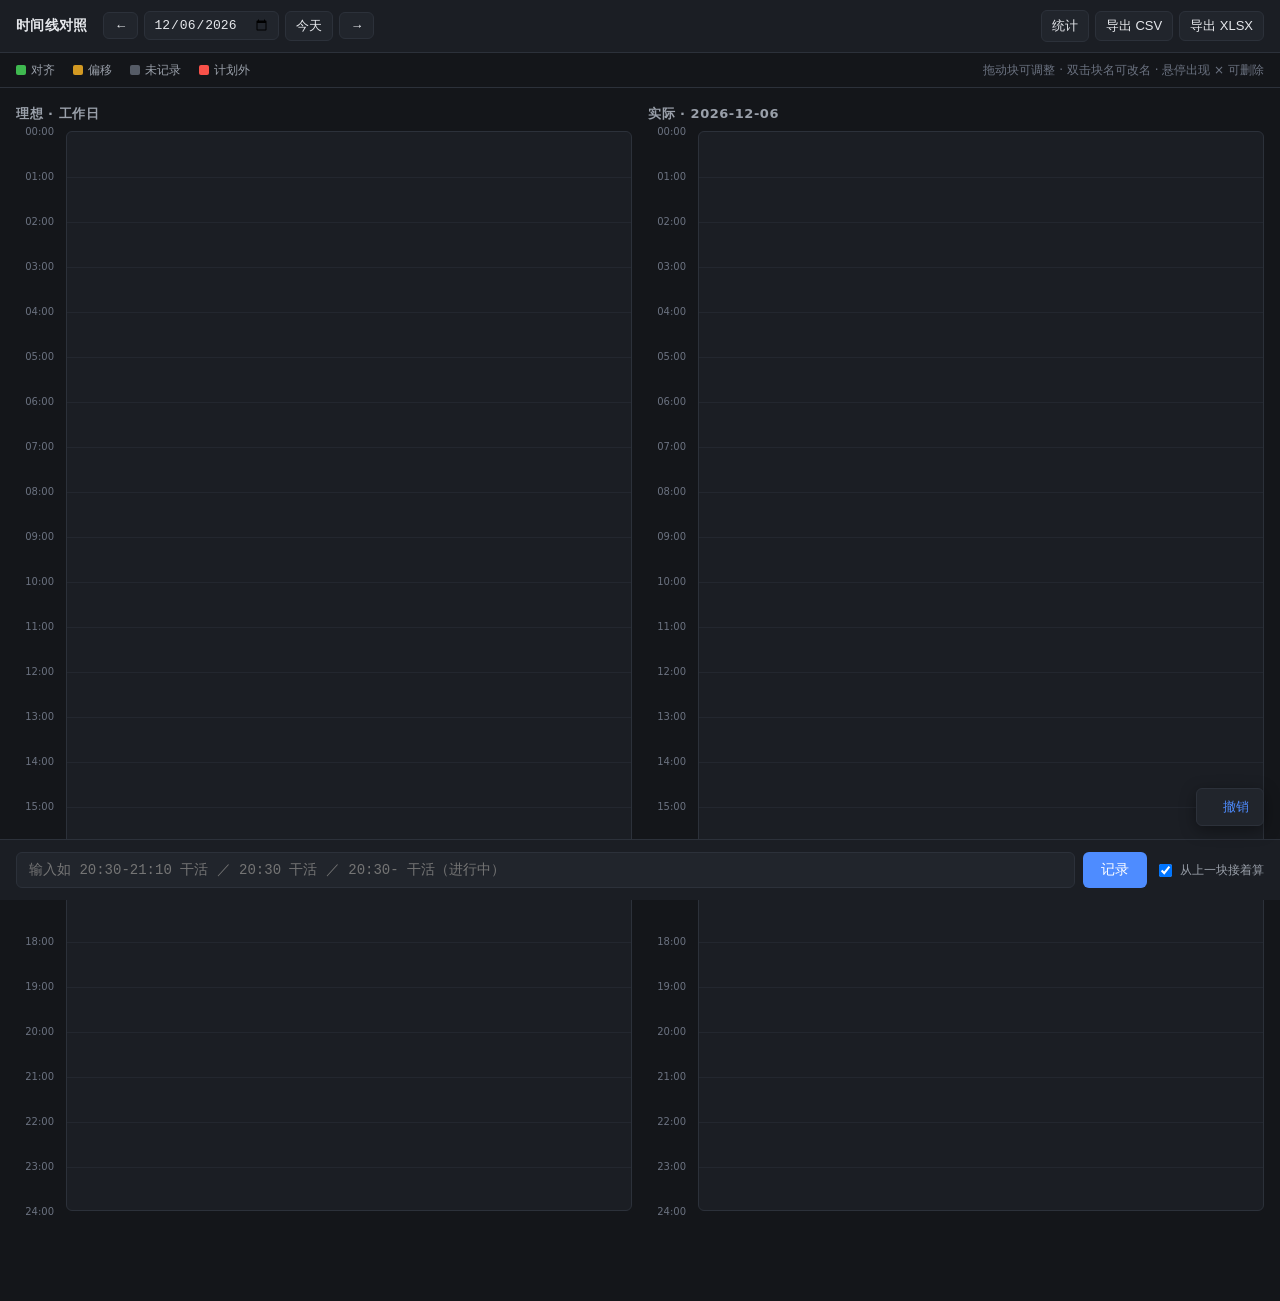
==== static/index.html @ 695fabf3 "feat(P5-P7): 前端双栏对照页 + 统计页 + 部署套件 前端（原生 JS，无构建步骤）： - index.html/app.js：双栏 24h 轴，左理想右实际。四色状态、   快速记录栏" ====
<!DOCTYPE html>
<html lang="zh-CN">
<head>
<meta charset="utf-8">
<meta name="viewport" content="width=device-width, initial-scale=1">
<title>时间线对照</title>
<link rel="stylesheet" href="/static/style.css">
</head>
<body>
<header class="topbar">
  <div class="brand">时间线对照</div>
  <div class="date-nav">
    <button id="prevDay" title="前一天">←</button>
    <input type="date" id="datePicker">
    <button id="today">今天</button>
    <button id="nextDay" title="后一天">→</button>
  </div>
  <div class="actions">
    <a id="statsLink" href="/static/stats.html">统计</a>
    <button id="exportCsv">导出 CSV</button>
    <button id="exportXlsx">导出 XLSX</button>
  </div>
</header>

<div class="legend">
  <span><i class="sw aligned"></i>对齐</span>
  <span><i class="sw offset"></i>偏移</span>
  <span><i class="sw unrecorded"></i>未记录</span>
  <span><i class="sw unplanned"></i>计划外</span>
  <span class="hint">拖动块可调整 · 双击块名可改名 · 悬停出现 × 可删除</span>
</div>

<main class="columns">
  <section class="col">
    <h2>理想 · <span id="tplName">工作日</span></h2>
    <div class="axis-wrap">
      <div class="hour-ruler" id="ruler"></div>
      <div class="axis" id="tplAxis"></div>
    </div>
  </section>
  <section class="col">
    <h2>实际 · <span id="actualDate"></span></h2>
    <div class="axis-wrap">
      <div class="hour-ruler"></div>
      <div class="axis" id="actAxis"></div>
    </div>
  </section>
</main>

<div class="quickbar">
  <input id="quickInput" type="text" autocomplete="off"
         placeholder="输入如 20:30-21:10 干活 ／ 20:30 干活 ／ 20:30- 干活（进行中）">
  <button id="quickSubmit">记录</button>
  <label class="opt"><input type="checkbox" id="chainPrev" checked> 从上一块接着算</label>
</div>
<div id="quickError" class="quick-error" hidden></div>

<div id="toast" class="toast" hidden>
  <span id="toastText"></span>
  <button id="toastUndo">撤销</button>
</div>

<script src="/static/app.js"></script>
</body>
</html>
---- static/style.css ----
:root {
  --bg: #14161a;
  --panel: #1b1e24;
  --panel-2: #21252c;
  --line: #2c313a;
  --text: #e6e8ec;
  --text-dim: #9aa0aa;
  --text-faint: #6b7280;
  --aligned: #3fb950;
  --offset: #d29922;
  --unrecorded: #555b66;
  --unplanned: #f85149;
  --accent: #4e8cff;
  --px-per-min: 0.75px;
}

* { box-sizing: border-box; }

body {
  margin: 0;
  background: var(--bg);
  color: var(--text);
  font: 14px/1.5 system-ui, -apple-system, "Segoe UI", "Microsoft YaHei", sans-serif;
}

/* ---------- 顶栏 ---------- */
.topbar {
  display: flex; align-items: center; gap: 16px;
  padding: 10px 16px;
  background: var(--panel);
  border-bottom: 1px solid var(--line);
  position: sticky; top: 0; z-index: 20;
}
.brand { font-weight: 600; letter-spacing: .02em; }
.date-nav { display: flex; align-items: center; gap: 6px; }
.date-nav button, .actions button, .actions a {
  background: var(--panel-2); color: var(--text);
  border: 1px solid var(--line); border-radius: 6px;
  padding: 5px 10px; cursor: pointer; font-size: 13px;
  text-decoration: none; display: inline-block;
}
.date-nav button:hover, .actions button:hover, .actions a:hover {
  border-color: var(--accent);
}
.actions { margin-left: auto; display: flex; gap: 6px; align-items: center; }
input[type="date"] {
  background: var(--panel-2); color: var(--text);
  border: 1px solid var(--line); border-radius: 6px;
  padding: 5px 8px; font-size: 13px;
}

/* ---------- 图例 ---------- */
.legend {
  display: flex; gap: 18px; align-items: center;
  padding: 8px 16px; font-size: 12px; color: var(--text-dim);
  border-bottom: 1px solid var(--line);
}
.legend .sw {
  display: inline-block; width: 10px; height: 10px;
  border-radius: 2px; margin-right: 5px; vertical-align: -1px;
}
.sw.aligned { background: var(--aligned); }
.sw.offset { background: var(--offset); }
.sw.unrecorded { background: var(--unrecorded); }
.sw.unplanned { background: var(--unplanned); }
.legend .hint { margin-left: auto; color: var(--text-faint); }

/* ---------- 双栏 ---------- */
.columns {
  display: grid; grid-template-columns: 1fr 1fr;
  gap: 16px; padding: 16px; padding-bottom: 90px;
  align-items: start;
}
.col h2 {
  font-size: 13px; font-weight: 600; color: var(--text-dim);
  margin: 0 0 8px; letter-spacing: .04em;
}
.axis-wrap { display: flex; gap: 8px; }
.hour-ruler {
  width: 42px; position: relative; flex: none;
  height: calc(1440 * var(--px-per-min));
}
.hour-ruler .tick {
  position: absolute; right: 4px; font-size: 10px;
  color: var(--text-faint); transform: translateY(-50%);
  font-variant-numeric: tabular-nums;
}
.axis {
  position: relative; flex: 1;
  height: calc(1440 * var(--px-per-min));
  background: var(--panel);
  border: 1px solid var(--line);
  border-radius: 6px;
  overflow: hidden;
}
.axis .hour-line {
  position: absolute; left: 0; right: 0; height: 1px;
  background: var(--line); opacity: .5;
}

/* ---------- 时间块 ---------- */
.block {
  position: absolute; left: 4px; right: 4px;
  border-radius: 4px; overflow: hidden;
  font-size: 11px; line-height: 1.25;
  padding: 2px 6px; cursor: grab;
  border-left: 3px solid transparent;
  user-select: none;
  transition: filter .12s;
}
.block:active { cursor: grabbing; }
.block:hover { filter: brightness(1.25); }
.block.selected { outline: 2px solid var(--accent); outline-offset: -1px; }
.block .nm { font-weight: 500; white-space: nowrap; overflow: hidden; text-overflow: ellipsis; }
.block .tm { color: rgba(255,255,255,.66); font-size: 10px; font-variant-numeric: tabular-nums; }

.block.aligned    { background: rgba(63,185,80,.16);  border-left-color: var(--aligned); }
.block.offset     { background: rgba(210,153,34,.16); border-left-color: var(--offset); }
.block.unrecorded { background: rgba(85,91,102,.14);  border-left-color: var(--unrecorded); }
.block.unplanned  { background: rgba(248,81,73,.18);  border-left-color: var(--unplanned); }

/* 计划外：右边再加一道竖条，便于一眼扫到 */
.block.unplanned::after {
  content: ""; position: absolute; top: 0; bottom: 0; right: 0;
  width: 3px; background: var(--unplanned); opacity: .8;
}

/* 未闭合块脉冲提示 */
.block.open { animation: pulse 1.8s ease-in-out infinite; }
@keyframes pulse {
  0%, 100% { box-shadow: inset 0 0 0 0 rgba(78,140,255,0); }
  50%      { box-shadow: inset 0 0 0 2px rgba(78,140,255,.45); }
}

/* 块内操作 */
.block .del {
  position: absolute; top: 1px; right: 3px;
  width: 15px; height: 15px; line-height: 13px; text-align: center;
  border-radius: 3px; background: rgba(0,0,0,.45); color: #fff;
  cursor: pointer; opacity: 0; transition: opacity .12s; font-size: 12px;
}
.block:hover .del { opacity: 1; }
.block .del:hover { background: var(--unplanned); }

/* 上下边缘拖拽把手 */
.block .edge {
  position: absolute; left: 0; right: 0; height: 5px;
  cursor: ns-resize; opacity: 0;
}
.block .edge.top { top: 0; }
.block .edge.bottom { bottom: 0; }
.block:hover .edge { opacity: 1; background: rgba(255,255,255,.14); }

.block .rename-input {
  width: 100%; background: #0f1114; color: var(--text);
  border: 1px solid var(--accent); border-radius: 3px;
  font: inherit; padding: 0 3px;
}

/* 重叠角标 */
.block .overlap-badge {
  position: absolute; bottom: 0; right: 3px;
  font-size: 9px; color: rgba(255,255,255,.5);
}

/* ---------- 快速记录 ---------- */
.quickbar {
  position: fixed; bottom: 0; left: 0; right: 0;
  display: flex; gap: 8px; align-items: center;
  padding: 12px 16px; background: var(--panel);
  border-top: 1px solid var(--line); z-index: 30;
}
.quickbar input[type="text"] {
  flex: 1; background: var(--panel-2); color: var(--text);
  border: 1px solid var(--line); border-radius: 6px;
  padding: 9px 12px; font-size: 14px;
  font-family: ui-monospace, Consolas, monospace;
}
.quickbar input[type="text"]:focus { outline: none; border-color: var(--accent); }
.quickbar button {
  background: var(--accent); color: #fff; border: none;
  border-radius: 6px; padding: 9px 18px; cursor: pointer; font-size: 14px;
}
.quickbar button:hover { filter: brightness(1.1); }
.quickbar .opt {
  font-size: 12px; color: var(--text-dim);
  display: flex; align-items: center; gap: 5px; white-space: nowrap;
}
.quick-error {
  position: fixed; bottom: 62px; left: 16px; right: 16px;
  background: rgba(248,81,73,.14); border: 1px solid var(--unplanned);
  color: #ffb3ae; border-radius: 6px; padding: 8px 12px;
  font-size: 13px; z-index: 31;
}
.quick-error code {
  background: rgba(0,0,0,.3); padding: 1px 5px; border-radius: 3px;
  font-family: ui-monospace, Consolas, monospace;
}

/* ---------- Toast ---------- */
.toast {
  position: fixed; bottom: 74px; right: 16px;
  background: var(--panel-2); border: 1px solid var(--line);
  border-radius: 6px; padding: 9px 14px; font-size: 13px;
  display: flex; align-items: center; gap: 12px; z-index: 40;
  box-shadow: 0 4px 16px rgba(0,0,0,.4);
}
.toast button {
  background: none; border: none; color: var(--accent);
  cursor: pointer; font-size: 13px; padding: 0;
}
.toast button:hover { text-decoration: underline; }

/* ---------- 统计页 ---------- */
.stats-page { padding: 16px; }
.stats-controls {
  display: flex; gap: 8px; align-items: center;
  margin-bottom: 16px; flex-wrap: wrap;
}
.stats-controls input[type="date"] { font-size: 13px; }
.stats-controls button {
  background: var(--panel-2); color: var(--text);
  border: 1px solid var(--line); border-radius: 6px;
  padding: 6px 12px; cursor: pointer; font-size: 13px;
}
.stats-controls button:hover { border-color: var(--accent); }
.stat-cards {
  display: grid; grid-template-columns: repeat(auto-fit, minmax(180px, 1fr));
  gap: 12px; margin-bottom: 20px;
}
.stat-card {
  background: var(--panel); border: 1px solid var(--line);
  border-radius: 8px; padding: 14px;
}
.stat-card .k { font-size: 12px; color: var(--text-dim); margin-bottom: 6px; }
.stat-card .v { font-size: 24px; font-weight: 600; font-variant-numeric: tabular-nums; }
.stat-card .s { font-size: 11px; color: var(--text-faint); margin-top: 4px; }
table.data {
  width: 100%; border-collapse: collapse; font-size: 12px;
  font-variant-numeric: tabular-nums;
}
table.data th, table.data td {
  text-align: left; padding: 6px 10px; border-bottom: 1px solid var(--line);
}
table.data th { color: var(--text-dim); font-weight: 500; }
table.data tr:hover td { background: rgba(255,255,255,.02); }
.pill {
  display: inline-block; padding: 1px 7px; border-radius: 9px; font-size: 11px;
}
.pill.aligned { background: rgba(63,185,80,.18); color: var(--aligned); }
.pill.offset { background: rgba(210,153,34,.18); color: var(--offset); }
.pill.unrecorded { background: rgba(85,91,102,.22); color: #9aa0aa; }
.pill.unplanned { background: rgba(248,81,73,.18); color: var(--unplanned); }
.loading, .empty { color: var(--text-faint); font-size: 13px; padding: 20px 0; }

/* ---------- 登录 ---------- */
.login-wrap {
  display: flex; align-items: center; justify-content: center;
  min-height: 100vh;
}
.login-box {
  background: var(--panel); border: 1px solid var(--line);
  border-radius: 10px; padding: 28px; width: 320px; text-align: center;
}
.login-box h1 { font-size: 17px; margin: 0 0 18px; }
.login-box input {
  width: 100%; background: var(--panel-2); color: var(--text);
  border: 1px solid var(--line); border-radius: 6px;
  padding: 10px; font-size: 14px; margin-bottom: 12px;
}
.login-box button {
  width: 100%; background: var(--accent); color: #fff; border: none;
  border-radius: 6px; padding: 10px; cursor: pointer; font-size: 14px;
}
.login-err { color: var(--unplanned); font-size: 12px; min-height: 18px; }

@media (max-width: 760px) {
  .columns { grid-template-columns: 1fr; }
  .legend .hint { display: none; }
}
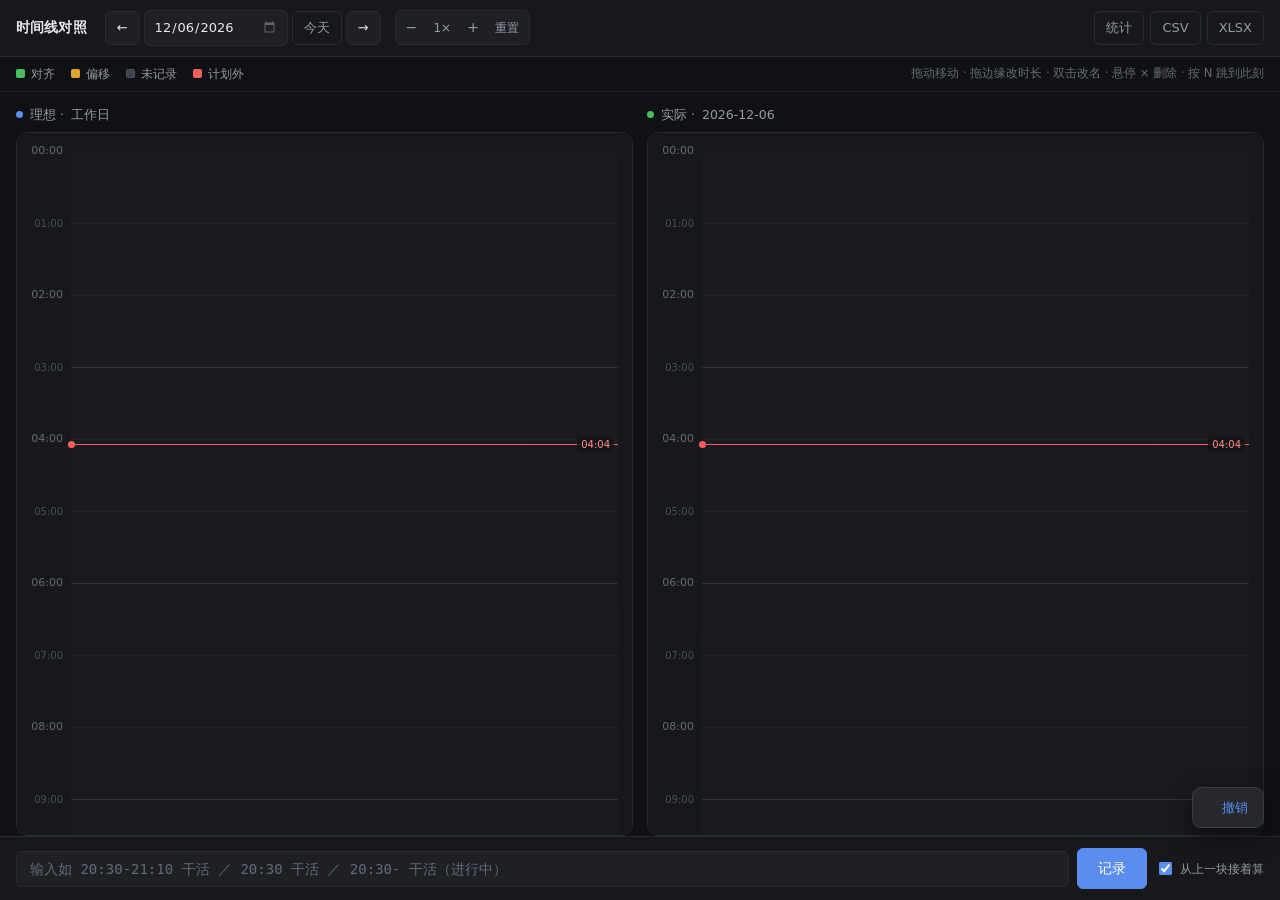
==== commit e8c2ad4c: "fix(ui): 修复 24 小时轴高度塌陷，并加入缩放与滚动联动 轴高曾被算成 24px，24 小时全部挤压重叠。根因是 state.zoom 的单位语义 混乱：applyZoom() 里按「每小时" ====
--- a/static/index.html
+++ b/static/index.html
@@ -1,65 +1,79 @@
-<!DOCTYPE html>
-<html lang="zh-CN">
-<head>
-<meta charset="utf-8">
-<meta name="viewport" content="width=device-width, initial-scale=1">
-<title>时间线对照</title>
-<link rel="stylesheet" href="/static/style.css">
-</head>
-<body>
-<header class="topbar">
-  <div class="brand">时间线对照</div>
-  <div class="date-nav">
-    <button id="prevDay" title="前一天">←</button>
-    <input type="date" id="datePicker">
-    <button id="today">今天</button>
-    <button id="nextDay" title="后一天">→</button>
-  </div>
-  <div class="actions">
-    <a id="statsLink" href="/static/stats.html">统计</a>
-    <button id="exportCsv">导出 CSV</button>
-    <button id="exportXlsx">导出 XLSX</button>
-  </div>
-</header>
-
-<div class="legend">
-  <span><i class="sw aligned"></i>对齐</span>
-  <span><i class="sw offset"></i>偏移</span>
-  <span><i class="sw unrecorded"></i>未记录</span>
-  <span><i class="sw unplanned"></i>计划外</span>
-  <span class="hint">拖动块可调整 · 双击块名可改名 · 悬停出现 × 可删除</span>
-</div>
-
-<main class="columns">
-  <section class="col">
-    <h2>理想 · <span id="tplName">工作日</span></h2>
-    <div class="axis-wrap">
-      <div class="hour-ruler" id="ruler"></div>
-      <div class="axis" id="tplAxis"></div>
-    </div>
-  </section>
-  <section class="col">
-    <h2>实际 · <span id="actualDate"></span></h2>
-    <div class="axis-wrap">
-      <div class="hour-ruler"></div>
-      <div class="axis" id="actAxis"></div>
-    </div>
-  </section>
-</main>
-
-<div class="quickbar">
-  <input id="quickInput" type="text" autocomplete="off"
-         placeholder="输入如 20:30-21:10 干活 ／ 20:30 干活 ／ 20:30- 干活（进行中）">
-  <button id="quickSubmit">记录</button>
-  <label class="opt"><input type="checkbox" id="chainPrev" checked> 从上一块接着算</label>
-</div>
-<div id="quickError" class="quick-error" hidden></div>
-
-<div id="toast" class="toast" hidden>
-  <span id="toastText"></span>
-  <button id="toastUndo">撤销</button>
-</div>
-
-<script src="/static/app.js"></script>
-</body>
-</html>
+<!DOCTYPE html>
+<html lang="zh-CN">
+<head>
+<meta charset="utf-8">
+<meta name="viewport" content="width=device-width, initial-scale=1">
+<title>时间线对照</title>
+<link rel="stylesheet" href="/static/style.css">
+</head>
+<body>
+<header class="topbar">
+  <div class="brand">时间线对照</div>
+
+  <div class="date-nav">
+    <button id="prevDay" title="前一天">←</button>
+    <input type="date" id="datePicker">
+    <button id="today" class="ghost">今天</button>
+    <button id="nextDay" title="后一天">→</button>
+  </div>
+
+  <div class="zoom-ctl" title="Ctrl + 滚轮 也可缩放">
+    <button id="zoomOut" title="缩小">−</button>
+    <span id="zoomLabel">1×</span>
+    <button id="zoomIn" title="放大">+</button>
+    <button id="zoomReset" class="ghost" title="恢复默认">重置</button>
+  </div>
+
+  <div class="actions">
+    <a id="statsLink" href="/static/stats.html" class="ghost">统计</a>
+    <button id="exportCsv" class="ghost">CSV</button>
+    <button id="exportXlsx" class="ghost">XLSX</button>
+  </div>
+</header>
+
+<div class="legend">
+  <span><i class="sw aligned"></i>对齐</span>
+  <span><i class="sw offset"></i>偏移</span>
+  <span><i class="sw unrecorded"></i>未记录</span>
+  <span><i class="sw unplanned"></i>计划外</span>
+  <span class="hint">拖动移动 · 拖边缘改时长 · 双击改名 · 悬停 × 删除 · 按 N 跳到此刻</span>
+</div>
+
+<main class="columns">
+  <section class="col">
+    <h2><span class="dot tpl"></span>理想 · <span id="tplName">工作日</span></h2>
+    <div class="scroll-area">
+      <div class="axis-wrap">
+        <div class="hour-ruler" id="ruler"></div>
+        <div class="axis" id="tplAxis"></div>
+      </div>
+    </div>
+  </section>
+
+  <section class="col">
+    <h2><span class="dot act"></span>实际 · <span id="actualDate"></span></h2>
+    <div class="scroll-area">
+      <div class="axis-wrap">
+        <div class="hour-ruler"></div>
+        <div class="axis" id="actAxis"></div>
+      </div>
+    </div>
+  </section>
+</main>
+
+<div class="quickbar">
+  <input id="quickInput" type="text" autocomplete="off"
+         placeholder="输入如 20:30-21:10 干活 ／ 20:30 干活 ／ 20:30- 干活（进行中）">
+  <button id="quickSubmit">记录</button>
+  <label class="opt"><input type="checkbox" id="chainPrev" checked> 从上一块接着算</label>
+</div>
+<div id="quickError" class="quick-error" hidden></div>
+
+<div id="toast" class="toast" hidden>
+  <span id="toastText"></span>
+  <button id="toastUndo">撤销</button>
+</div>
+
+<script src="/static/app.js"></script>
+</body>
+</html>
--- a/static/style.css
+++ b/static/style.css
@@ -1,280 +1,739 @@
+/* 时间线对照 —— 视觉与布局
+ *
+ * 布局要点：整页不滚动（body 固定视口高），滚动发生在每栏的
+ * .scroll-area 内部，两栏滚动位置由 JS 联动。这样顶栏/图例/
+ * 快速记录栏始终可见，长轴也不会把整页撑得很长。
+ *
+ * 时间几何只有一个来源：JS 定义的 --axis-h（24 小时总高）。
+ * 轴高、刻度位置、块位置都从它派生，避免两处各算一份而漂移。
+ */
+
 :root {
-  --bg: #14161a;
-  --panel: #1b1e24;
-  --panel-2: #21252c;
-  --line: #2c313a;
-  --text: #e6e8ec;
-  --text-dim: #9aa0aa;
-  --text-faint: #6b7280;
-  --aligned: #3fb950;
-  --offset: #d29922;
-  --unrecorded: #555b66;
-  --unplanned: #f85149;
-  --accent: #4e8cff;
-  --px-per-min: 0.75px;
+  /* 底色：中性偏暖的深灰，比纯蓝黑更耐看 */
+  --bg:         #101114;
+  --surface:    #17181c;
+  --surface-2:  #1e2025;
+  --surface-3:  #26282e;
+  --line:       #2a2c33;
+  --line-soft:  #212328;
+
+  --text:       #e8e9ed;
+  --text-dim:   #979aa3;
+  --text-faint: #666a73;
+
+  /* 四态：提高饱和度让状态一眼可分 */
+  --aligned:    #46c05f;
+  --offset:     #e0a32b;
+  --unrecorded: #4a4f5a;
+  --unplanned:  #ef5f57;
+
+  --accent:     #5b8def;
+  --accent-dim: #2b4a86;
+
+  --radius-sm: 6px;
+  --radius:    9px;
+  --radius-lg: 12px;
+
+  /* 由 JS 写入：24 小时对应的总高度 */
+  --axis-h: 1728px;
+  --hour-h: 72px;
 }
 
 * { box-sizing: border-box; }
+
+html, body { height: 100%; }
 
 body {
   margin: 0;
   background: var(--bg);
   color: var(--text);
   font: 14px/1.5 system-ui, -apple-system, "Segoe UI", "Microsoft YaHei", sans-serif;
+  -webkit-font-smoothing: antialiased;
+  display: flex;
+  flex-direction: column;
+  overflow: hidden;          /* 滚动交给内部容器 */
+}
+
+/* ---------- 按钮基元 ---------- */
+button, .actions a {
+  font: inherit;
+  font-size: 13px;
+  color: var(--text);
+  background: var(--surface-2);
+  border: 1px solid var(--line);
+  border-radius: var(--radius-sm);
+  padding: 6px 11px;
+  cursor: pointer;
+  text-decoration: none;
+  display: inline-flex;
+  align-items: center;
+  justify-content: center;
+  gap: 5px;
+  transition: background .13s, border-color .13s, color .13s;
+  white-space: nowrap;
+}
+button:hover, .actions a:hover {
+  background: var(--surface-3);
+  border-color: #3a3d45;
+}
+button:active { transform: translateY(1px); }
+
+button.ghost, .actions a.ghost {
+  background: transparent;
+  color: var(--text-dim);
+}
+button.ghost:hover, .actions a.ghost:hover {
+  background: var(--surface-2);
+  color: var(--text);
 }
 
 /* ---------- 顶栏 ---------- */
 .topbar {
-  display: flex; align-items: center; gap: 16px;
+  flex: none;
+  display: flex;
+  align-items: center;
+  gap: 14px;
   padding: 10px 16px;
-  background: var(--panel);
+  background: var(--surface);
   border-bottom: 1px solid var(--line);
-  position: sticky; top: 0; z-index: 20;
-}
-.brand { font-weight: 600; letter-spacing: .02em; }
-.date-nav { display: flex; align-items: center; gap: 6px; }
-.date-nav button, .actions button, .actions a {
-  background: var(--panel-2); color: var(--text);
-  border: 1px solid var(--line); border-radius: 6px;
-  padding: 5px 10px; cursor: pointer; font-size: 13px;
-  text-decoration: none; display: inline-block;
-}
-.date-nav button:hover, .actions button:hover, .actions a:hover {
-  border-color: var(--accent);
-}
+  z-index: 20;
+}
+
+.brand {
+  font-weight: 600;
+  font-size: 14px;
+  letter-spacing: .01em;
+  padding-right: 4px;
+}
+
+.date-nav, .zoom-ctl {
+  display: flex;
+  align-items: center;
+  gap: 4px;
+}
+.zoom-ctl {
+  background: var(--surface-2);
+  border: 1px solid var(--line);
+  border-radius: var(--radius-sm);
+  padding: 2px;
+  gap: 0;
+}
+.zoom-ctl button {
+  border: none;
+  background: transparent;
+  color: var(--text-dim);
+  padding: 4px 8px;
+  font-size: 14px;
+  min-width: 26px;
+}
+.zoom-ctl button:hover { background: var(--surface-3); color: var(--text); }
+.zoom-ctl #zoomReset { font-size: 12px; }
+#zoomLabel {
+  font-size: 12px;
+  color: var(--text-dim);
+  min-width: 34px;
+  text-align: center;
+  font-variant-numeric: tabular-nums;
+  user-select: none;
+}
+
 .actions { margin-left: auto; display: flex; gap: 6px; align-items: center; }
+
 input[type="date"] {
-  background: var(--panel-2); color: var(--text);
-  border: 1px solid var(--line); border-radius: 6px;
-  padding: 5px 8px; font-size: 13px;
+  background: var(--surface-2);
+  color: var(--text);
+  border: 1px solid var(--line);
+  border-radius: var(--radius-sm);
+  padding: 6px 9px;
+  font: inherit;
+  font-size: 13px;
+  color-scheme: dark;
+}
+input[type="date"]::-webkit-calendar-picker-indicator {
+  filter: invert(.6);
+  cursor: pointer;
 }
 
 /* ---------- 图例 ---------- */
 .legend {
-  display: flex; gap: 18px; align-items: center;
-  padding: 8px 16px; font-size: 12px; color: var(--text-dim);
-  border-bottom: 1px solid var(--line);
-}
+  flex: none;
+  display: flex;
+  gap: 16px;
+  align-items: center;
+  padding: 8px 16px;
+  font-size: 12px;
+  color: var(--text-dim);
+  background: var(--bg);
+  border-bottom: 1px solid var(--line-soft);
+}
+.legend span { display: inline-flex; align-items: center; }
 .legend .sw {
-  display: inline-block; width: 10px; height: 10px;
-  border-radius: 2px; margin-right: 5px; vertical-align: -1px;
-}
-.sw.aligned { background: var(--aligned); }
-.sw.offset { background: var(--offset); }
-.sw.unrecorded { background: var(--unrecorded); }
-.sw.unplanned { background: var(--unplanned); }
-.legend .hint { margin-left: auto; color: var(--text-faint); }
-
-/* ---------- 双栏 ---------- */
+  width: 9px; height: 9px;
+  border-radius: 2px;
+  margin-right: 6px;
+  flex: none;
+}
+.sw.aligned    { background: var(--aligned); }
+.sw.offset     { background: var(--offset); }
+.sw.unrecorded { background: #3d424c; border: 1px solid #4d525d; }
+.sw.unplanned  { background: var(--unplanned); }
+.legend .hint {
+  margin-left: auto;
+  color: var(--text-faint);
+  font-size: 11.5px;
+}
+
+/* ---------- 双栏：撑满剩余高度，内部滚动 ---------- */
 .columns {
-  display: grid; grid-template-columns: 1fr 1fr;
-  gap: 16px; padding: 16px; padding-bottom: 90px;
-  align-items: start;
-}
+  flex: 1;
+  min-height: 0;                  /* flex 子项要能收缩，否则内部滚动失效 */
+  display: grid;
+  grid-template-columns: 1fr 1fr;
+  gap: 14px;
+  padding: 14px 16px 0;
+}
+
+.col {
+  display: flex;
+  flex-direction: column;
+  min-height: 0;
+  min-width: 0;
+}
+
 .col h2 {
-  font-size: 13px; font-weight: 600; color: var(--text-dim);
-  margin: 0 0 8px; letter-spacing: .04em;
-}
-.axis-wrap { display: flex; gap: 8px; }
+  flex: none;
+  font-size: 12.5px;
+  font-weight: 500;
+  color: var(--text-dim);
+  margin: 0 0 8px;
+  display: flex;
+  align-items: center;
+  gap: 7px;
+}
+.col h2 .dot {
+  width: 7px; height: 7px; border-radius: 50%;
+  flex: none;
+}
+.dot.tpl { background: var(--accent); }
+.dot.act { background: var(--aligned); }
+
+.scroll-area {
+  flex: 1;
+  min-height: 0;
+  overflow-y: auto;
+  overflow-x: hidden;
+  border-radius: var(--radius-lg);
+  background: var(--surface);
+  border: 1px solid var(--line);
+  /* 滚动条也做深色，否则浅色滚动条在深底上很刺眼 */
+  scrollbar-width: thin;
+  scrollbar-color: #383b43 transparent;
+}
+.scroll-area::-webkit-scrollbar { width: 10px; }
+.scroll-area::-webkit-scrollbar-track { background: transparent; }
+.scroll-area::-webkit-scrollbar-thumb {
+  background: #383b43;
+  border-radius: 5px;
+  border: 2px solid var(--surface);
+}
+.scroll-area::-webkit-scrollbar-thumb:hover { background: #484c56; }
+
+.axis-wrap {
+  display: flex;
+  gap: 0;
+  padding: 18px 14px 18px 8px;
+}
+
+/* ---------- 时间刻度 ---------- */
 .hour-ruler {
-  width: 42px; position: relative; flex: none;
-  height: calc(1440 * var(--px-per-min));
+  width: 46px;
+  flex: none;
+  position: relative;
+  height: var(--axis-h);
 }
 .hour-ruler .tick {
-  position: absolute; right: 4px; font-size: 10px;
-  color: var(--text-faint); transform: translateY(-50%);
+  position: absolute;
+  right: 8px;
+  font-size: 11px;
+  color: var(--text-faint);
+  transform: translateY(-50%);
   font-variant-numeric: tabular-nums;
-}
+  white-space: nowrap;
+  user-select: none;
+}
+.hour-ruler .tick.minor { color: #4a4e57; font-size: 10px; }
+
+/* ---------- 时间轴主体 ---------- */
 .axis {
-  position: relative; flex: 1;
-  height: calc(1440 * var(--px-per-min));
-  background: var(--panel);
-  border: 1px solid var(--line);
-  border-radius: 6px;
-  overflow: hidden;
-}
+  position: relative;
+  flex: 1;
+  min-width: 0;
+  height: var(--axis-h);
+  background: linear-gradient(180deg, #1a1c21 0%, #16181c 100%);
+  border-radius: var(--radius);
+}
+
 .axis .hour-line {
-  position: absolute; left: 0; right: 0; height: 1px;
-  background: var(--line); opacity: .5;
+  position: absolute;
+  left: 0; right: 0;
+  height: 1px;
+  background: var(--line-soft);
+  pointer-events: none;
+}
+.axis .hour-line.major {
+  background: #31343c;
+}
+.axis .half-line {
+  position: absolute;
+  left: 0; right: 0;
+  height: 0;
+  border-top: 1px dashed #23262c;
+  pointer-events: none;
+}
+
+/* ---------- 当前时刻线 ---------- */
+.now-line {
+  position: absolute;
+  left: 0; right: 0;
+  height: 0;
+  border-top: 1.5px solid #ff5c5c;
+  pointer-events: none;
+  z-index: 8;
+}
+.now-line::before {
+  content: "";
+  position: absolute;
+  left: -3px; top: -4.5px;
+  width: 7px; height: 7px;
+  border-radius: 50%;
+  background: #ff5c5c;
+}
+.now-line span {
+  position: absolute;
+  right: 4px; top: -8px;
+  font-size: 10px;
+  color: #ff8a8a;
+  background: rgba(20,20,24,.85);
+  padding: 0 4px;
+  border-radius: 3px;
+  font-variant-numeric: tabular-nums;
+  line-height: 15px;
 }
 
 /* ---------- 时间块 ---------- */
 .block {
-  position: absolute; left: 4px; right: 4px;
-  border-radius: 4px; overflow: hidden;
-  font-size: 11px; line-height: 1.25;
-  padding: 2px 6px; cursor: grab;
+  position: absolute;
+  left: 6px; right: 6px;
+  border-radius: var(--radius-sm);
+  overflow: hidden;
+  font-size: 11.5px;
+  line-height: 1.3;
+  padding: 3px 8px 3px 9px;
+  cursor: grab;
+  user-select: none;
   border-left: 3px solid transparent;
-  user-select: none;
-  transition: filter .12s;
+  transition: box-shadow .13s, filter .13s;
+  contain: paint;
 }
 .block:active { cursor: grabbing; }
-.block:hover { filter: brightness(1.25); }
-.block.selected { outline: 2px solid var(--accent); outline-offset: -1px; }
-.block .nm { font-weight: 500; white-space: nowrap; overflow: hidden; text-overflow: ellipsis; }
-.block .tm { color: rgba(255,255,255,.66); font-size: 10px; font-variant-numeric: tabular-nums; }
-
-.block.aligned    { background: rgba(63,185,80,.16);  border-left-color: var(--aligned); }
-.block.offset     { background: rgba(210,153,34,.16); border-left-color: var(--offset); }
-.block.unrecorded { background: rgba(85,91,102,.14);  border-left-color: var(--unrecorded); }
-.block.unplanned  { background: rgba(248,81,73,.18);  border-left-color: var(--unplanned); }
-
-/* 计划外：右边再加一道竖条，便于一眼扫到 */
+.block:hover { filter: brightness(1.18); z-index: 5; }
+.block.selected {
+  box-shadow: 0 0 0 2px var(--accent), 0 3px 12px rgba(0,0,0,.45);
+  z-index: 6;
+}
+
+.block .nm {
+  font-weight: 500;
+  white-space: nowrap;
+  overflow: hidden;
+  text-overflow: ellipsis;
+  color: #f2f3f6;
+}
+.block .tm {
+  color: rgba(255,255,255,.52);
+  font-size: 10.5px;
+  font-variant-numeric: tabular-nums;
+  white-space: nowrap;
+  overflow: hidden;
+}
+
+/* 块矮到什么程度该藏哪一层 —— 由 JS 写的 data-h 决定 */
+.block[data-h="short"] { padding-top: 0; padding-bottom: 0; }
+.block[data-h="short"] .nm { font-size: 10.5px; }
+
+/* 四态配色：半透明底 + 左侧色条，比整块实色更耐看 */
+.block.aligned {
+  background: rgba(70,192,95,.17);
+  border-left-color: var(--aligned);
+}
+.block.aligned:hover { background: rgba(70,192,95,.26); }
+
+.block.offset {
+  background: rgba(224,163,43,.16);
+  border-left-color: var(--offset);
+}
+.block.offset:hover { background: rgba(224,163,43,.25); }
+
+.block.unrecorded {
+  background: rgba(120,126,138,.10);
+  border-left-color: #4a4f5a;
+}
+.block.unrecorded .nm { color: var(--text-dim); }
+
+.block.unplanned {
+  background: rgba(239,95,87,.17);
+  border-left-color: var(--unplanned);
+}
+.block.unplanned:hover { background: rgba(239,95,87,.26); }
+
+/* 计划外：右侧再加一道竖条，扫一眼就能抓到 */
 .block.unplanned::after {
-  content: ""; position: absolute; top: 0; bottom: 0; right: 0;
-  width: 3px; background: var(--unplanned); opacity: .8;
-}
-
-/* 未闭合块脉冲提示 */
-.block.open { animation: pulse 1.8s ease-in-out infinite; }
-@keyframes pulse {
-  0%, 100% { box-shadow: inset 0 0 0 0 rgba(78,140,255,0); }
-  50%      { box-shadow: inset 0 0 0 2px rgba(78,140,255,.45); }
-}
-
-/* 块内操作 */
+  content: "";
+  position: absolute;
+  top: 0; bottom: 0; right: 0;
+  width: 3px;
+  background: var(--unplanned);
+  opacity: .75;
+}
+
+/* 未闭合块：呼吸式高亮，提示"这块还没填结束时间" */
+.block.open {
+  animation: breathe 2s ease-in-out infinite;
+}
+@keyframes breathe {
+  0%, 100% { box-shadow: inset 0 0 0 0 rgba(91,141,239,0); }
+  50%      { box-shadow: inset 0 0 0 2px rgba(91,141,239,.5); }
+}
+@media (prefers-reduced-motion: reduce) {
+  .block.open { animation: none; box-shadow: inset 0 0 0 2px rgba(91,141,239,.5); }
+}
+
+/* 块内操作控件 */
 .block .del {
-  position: absolute; top: 1px; right: 3px;
-  width: 15px; height: 15px; line-height: 13px; text-align: center;
-  border-radius: 3px; background: rgba(0,0,0,.45); color: #fff;
-  cursor: pointer; opacity: 0; transition: opacity .12s; font-size: 12px;
+  position: absolute;
+  top: 2px; right: 3px;
+  width: 16px; height: 16px;
+  line-height: 14px;
+  text-align: center;
+  border-radius: 4px;
+  background: rgba(0,0,0,.5);
+  color: #fff;
+  cursor: pointer;
+  opacity: 0;
+  transition: opacity .13s, background .13s;
+  font-size: 13px;
+  z-index: 2;
 }
 .block:hover .del { opacity: 1; }
 .block .del:hover { background: var(--unplanned); }
 
-/* 上下边缘拖拽把手 */
 .block .edge {
-  position: absolute; left: 0; right: 0; height: 5px;
-  cursor: ns-resize; opacity: 0;
+  position: absolute;
+  left: 0; right: 0;
+  height: 6px;
+  cursor: ns-resize;
+  opacity: 0;
+  transition: opacity .13s;
+  z-index: 2;
 }
 .block .edge.top { top: 0; }
 .block .edge.bottom { bottom: 0; }
-.block:hover .edge { opacity: 1; background: rgba(255,255,255,.14); }
+.block:hover .edge { opacity: 1; background: rgba(255,255,255,.13); }
 
 .block .rename-input {
-  width: 100%; background: #0f1114; color: var(--text);
-  border: 1px solid var(--accent); border-radius: 3px;
-  font: inherit; padding: 0 3px;
-}
-
-/* 重叠角标 */
+  width: 100%;
+  background: #0d0e11;
+  color: var(--text);
+  border: 1px solid var(--accent);
+  border-radius: 4px;
+  font: inherit;
+  font-size: 11.5px;
+  padding: 1px 4px;
+  outline: none;
+}
+
 .block .overlap-badge {
-  position: absolute; bottom: 0; right: 3px;
-  font-size: 9px; color: rgba(255,255,255,.5);
+  position: absolute;
+  bottom: 1px; right: 5px;
+  font-size: 9px;
+  color: rgba(255,255,255,.42);
+  pointer-events: none;
 }
 
 /* ---------- 快速记录 ---------- */
 .quickbar {
-  position: fixed; bottom: 0; left: 0; right: 0;
-  display: flex; gap: 8px; align-items: center;
-  padding: 12px 16px; background: var(--panel);
-  border-top: 1px solid var(--line); z-index: 30;
+  flex: none;
+  display: flex;
+  gap: 8px;
+  align-items: center;
+  padding: 11px 16px;
+  background: var(--surface);
+  border-top: 1px solid var(--line);
+  z-index: 30;
 }
 .quickbar input[type="text"] {
-  flex: 1; background: var(--panel-2); color: var(--text);
-  border: 1px solid var(--line); border-radius: 6px;
-  padding: 9px 12px; font-size: 14px;
+  flex: 1;
+  min-width: 0;
+  background: var(--surface-2);
+  color: var(--text);
+  border: 1px solid var(--line);
+  border-radius: var(--radius-sm);
+  padding: 9px 13px;
+  font-size: 14px;
+  font-family: ui-monospace, "SF Mono", Consolas, monospace;
+  transition: border-color .13s, background .13s;
+}
+.quickbar input[type="text"]::placeholder { color: var(--text-faint); }
+.quickbar input[type="text"]:focus {
+  outline: none;
+  border-color: var(--accent);
+  background: #1a1c22;
+}
+.quickbar button#quickSubmit {
+  background: var(--accent);
+  border-color: var(--accent);
+  color: #fff;
+  padding: 9px 20px;
+  font-size: 14px;
+}
+.quickbar button#quickSubmit:hover {
+  background: #6b99f2;
+  border-color: #6b99f2;
+}
+.quickbar .opt {
+  font-size: 12px;
+  color: var(--text-dim);
+  display: flex;
+  align-items: center;
+  gap: 5px;
+  white-space: nowrap;
+  cursor: pointer;
+  user-select: none;
+}
+.quickbar .opt input { accent-color: var(--accent); cursor: pointer; }
+
+.quick-error {
+  position: fixed;
+  bottom: 68px; left: 16px; right: 16px;
+  background: #2a1a1a;
+  border: 1px solid var(--unplanned);
+  color: #ffb8b3;
+  border-radius: var(--radius);
+  padding: 9px 13px;
+  font-size: 13px;
+  z-index: 31;
+  box-shadow: 0 6px 20px rgba(0,0,0,.5);
+}
+.quick-error code {
+  background: rgba(0,0,0,.35);
+  padding: 1px 6px;
+  border-radius: 4px;
   font-family: ui-monospace, Consolas, monospace;
-}
-.quickbar input[type="text"]:focus { outline: none; border-color: var(--accent); }
-.quickbar button {
-  background: var(--accent); color: #fff; border: none;
-  border-radius: 6px; padding: 9px 18px; cursor: pointer; font-size: 14px;
-}
-.quickbar button:hover { filter: brightness(1.1); }
-.quickbar .opt {
-  font-size: 12px; color: var(--text-dim);
-  display: flex; align-items: center; gap: 5px; white-space: nowrap;
-}
-.quick-error {
-  position: fixed; bottom: 62px; left: 16px; right: 16px;
-  background: rgba(248,81,73,.14); border: 1px solid var(--unplanned);
-  color: #ffb3ae; border-radius: 6px; padding: 8px 12px;
-  font-size: 13px; z-index: 31;
-}
-.quick-error code {
-  background: rgba(0,0,0,.3); padding: 1px 5px; border-radius: 3px;
-  font-family: ui-monospace, Consolas, monospace;
+  color: #fff;
 }
 
 /* ---------- Toast ---------- */
 .toast {
-  position: fixed; bottom: 74px; right: 16px;
-  background: var(--panel-2); border: 1px solid var(--line);
-  border-radius: 6px; padding: 9px 14px; font-size: 13px;
-  display: flex; align-items: center; gap: 12px; z-index: 40;
-  box-shadow: 0 4px 16px rgba(0,0,0,.4);
+  position: fixed;
+  bottom: 72px; right: 16px;
+  background: var(--surface-3);
+  border: 1px solid #3a3d45;
+  border-radius: var(--radius);
+  padding: 10px 15px;
+  font-size: 13px;
+  display: flex;
+  align-items: center;
+  gap: 14px;
+  z-index: 40;
+  box-shadow: 0 8px 24px rgba(0,0,0,.55);
 }
 .toast button {
-  background: none; border: none; color: var(--accent);
-  cursor: pointer; font-size: 13px; padding: 0;
-}
-.toast button:hover { text-decoration: underline; }
+  background: none;
+  border: none;
+  color: var(--accent);
+  cursor: pointer;
+  font-size: 13px;
+  padding: 0;
+}
+.toast button:hover { text-decoration: underline; background: none; }
 
 /* ---------- 统计页 ---------- */
-.stats-page { padding: 16px; }
+.stats-page {
+  flex: 1;
+  min-height: 0;
+  overflow-y: auto;
+  padding: 20px 16px 40px;
+  scrollbar-width: thin;
+  scrollbar-color: #383b43 transparent;
+}
+.stats-page::-webkit-scrollbar { width: 10px; }
+.stats-page::-webkit-scrollbar-thumb {
+  background: #383b43; border-radius: 5px;
+  border: 2px solid var(--bg);
+}
+
+.stats-page h3 {
+  font-size: 13px;
+  font-weight: 500;
+  color: var(--text-dim);
+  margin: 26px 0 10px;
+}
+.stats-page h3:first-of-type { margin-top: 4px; }
+
 .stats-controls {
-  display: flex; gap: 8px; align-items: center;
-  margin-bottom: 16px; flex-wrap: wrap;
-}
-.stats-controls input[type="date"] { font-size: 13px; }
-.stats-controls button {
-  background: var(--panel-2); color: var(--text);
-  border: 1px solid var(--line); border-radius: 6px;
-  padding: 6px 12px; cursor: pointer; font-size: 13px;
-}
-.stats-controls button:hover { border-color: var(--accent); }
+  display: flex;
+  gap: 8px;
+  align-items: center;
+  margin-bottom: 18px;
+  flex-wrap: wrap;
+  font-size: 13px;
+  color: var(--text-dim);
+}
+.stats-controls label {
+  display: inline-flex;
+  align-items: center;
+  gap: 5px;
+}
+.stats-controls button[data-range] {
+  background: transparent;
+  color: var(--text-dim);
+}
+.stats-controls button[data-range]:hover {
+  background: var(--surface-2);
+  color: var(--text);
+}
+.stats-controls button#apply {
+  background: var(--accent);
+  border-color: var(--accent);
+  color: #fff;
+}
+
 .stat-cards {
-  display: grid; grid-template-columns: repeat(auto-fit, minmax(180px, 1fr));
-  gap: 12px; margin-bottom: 20px;
+  display: grid;
+  grid-template-columns: repeat(auto-fit, minmax(168px, 1fr));
+  gap: 10px;
 }
 .stat-card {
-  background: var(--panel); border: 1px solid var(--line);
-  border-radius: 8px; padding: 14px;
-}
-.stat-card .k { font-size: 12px; color: var(--text-dim); margin-bottom: 6px; }
-.stat-card .v { font-size: 24px; font-weight: 600; font-variant-numeric: tabular-nums; }
-.stat-card .s { font-size: 11px; color: var(--text-faint); margin-top: 4px; }
+  background: var(--surface);
+  border: 1px solid var(--line);
+  border-radius: var(--radius-lg);
+  padding: 14px 16px;
+}
+.stat-card .k {
+  font-size: 12px;
+  color: var(--text-dim);
+  margin-bottom: 7px;
+}
+.stat-card .v {
+  font-size: 23px;
+  font-weight: 600;
+  font-variant-numeric: tabular-nums;
+  letter-spacing: -.01em;
+}
+.stat-card .s {
+  font-size: 11.5px;
+  color: var(--text-faint);
+  margin-top: 5px;
+}
+
 table.data {
-  width: 100%; border-collapse: collapse; font-size: 12px;
+  width: 100%;
+  border-collapse: collapse;
+  font-size: 12.5px;
   font-variant-numeric: tabular-nums;
+  background: var(--surface);
+  border: 1px solid var(--line);
+  border-radius: var(--radius-lg);
+  overflow: hidden;
 }
 table.data th, table.data td {
-  text-align: left; padding: 6px 10px; border-bottom: 1px solid var(--line);
-}
-table.data th { color: var(--text-dim); font-weight: 500; }
-table.data tr:hover td { background: rgba(255,255,255,.02); }
+  text-align: left;
+  padding: 9px 12px;
+  border-bottom: 1px solid var(--line-soft);
+  white-space: nowrap;
+}
+table.data th {
+  color: var(--text-dim);
+  font-weight: 500;
+  font-size: 12px;
+  background: var(--surface-2);
+}
+table.data tbody tr:last-child td { border-bottom: none; }
+table.data tbody tr:hover td { background: rgba(255,255,255,.025); }
+
 .pill {
-  display: inline-block; padding: 1px 7px; border-radius: 9px; font-size: 11px;
-}
-.pill.aligned { background: rgba(63,185,80,.18); color: var(--aligned); }
-.pill.offset { background: rgba(210,153,34,.18); color: var(--offset); }
-.pill.unrecorded { background: rgba(85,91,102,.22); color: #9aa0aa; }
-.pill.unplanned { background: rgba(248,81,73,.18); color: var(--unplanned); }
-.loading, .empty { color: var(--text-faint); font-size: 13px; padding: 20px 0; }
+  display: inline-block;
+  padding: 2px 8px;
+  border-radius: 9px;
+  font-size: 11.5px;
+  font-variant-numeric: tabular-nums;
+}
+.pill.aligned    { background: rgba(70,192,95,.16);  color: #6fd484; }
+.pill.offset     { background: rgba(224,163,43,.16); color: #eab63f; }
+.pill.unrecorded { background: rgba(120,126,138,.16);color: #9ba0aa; }
+.pill.unplanned  { background: rgba(239,95,87,.16);  color: #f47b73; }
+
+.loading, .empty {
+  color: var(--text-faint);
+  font-size: 13px;
+  padding: 22px 0;
+}
 
 /* ---------- 登录 ---------- */
+/* body 是 flex + overflow:hidden，登录页要显式撑满并居中 */
 .login-wrap {
-  display: flex; align-items: center; justify-content: center;
-  min-height: 100vh;
+  display: flex;
+  align-items: center;
+  justify-content: center;
+  flex: 1;
+  min-height: 0;
+  padding: 24px;
 }
 .login-box {
-  background: var(--panel); border: 1px solid var(--line);
-  border-radius: 10px; padding: 28px; width: 320px; text-align: center;
-}
-.login-box h1 { font-size: 17px; margin: 0 0 18px; }
+  background: var(--surface);
+  border: 1px solid var(--line);
+  border-radius: var(--radius-lg);
+  padding: 30px;
+  width: 330px;
+  text-align: center;
+}
+.login-box h1 {
+  font-size: 17px;
+  font-weight: 600;
+  margin: 0 0 20px;
+}
 .login-box input {
-  width: 100%; background: var(--panel-2); color: var(--text);
-  border: 1px solid var(--line); border-radius: 6px;
-  padding: 10px; font-size: 14px; margin-bottom: 12px;
-}
+  width: 100%;
+  background: var(--surface-2);
+  color: var(--text);
+  border: 1px solid var(--line);
+  border-radius: var(--radius-sm);
+  padding: 11px 13px;
+  font: inherit;
+  font-size: 14px;
+  margin-bottom: 12px;
+  transition: border-color .13s;
+}
+.login-box input:focus { outline: none; border-color: var(--accent); }
 .login-box button {
-  width: 100%; background: var(--accent); color: #fff; border: none;
-  border-radius: 6px; padding: 10px; cursor: pointer; font-size: 14px;
-}
-.login-err { color: var(--unplanned); font-size: 12px; min-height: 18px; }
-
-@media (max-width: 760px) {
+  width: 100%;
+  background: var(--accent);
+  border-color: var(--accent);
+  color: #fff;
+  padding: 11px;
+  font-size: 14px;
+}
+.login-box button:hover { background: #6b99f2; border-color: #6b99f2; }
+.login-err {
+  color: var(--unplanned);
+  font-size: 12.5px;
+  min-height: 18px;
+  margin-top: 8px;
+}
+
+/* ---------- 窄屏 ---------- */
+@media (max-width: 820px) {
   .columns { grid-template-columns: 1fr; }
   .legend .hint { display: none; }
-}
+  .zoom-ctl { display: none; }
+}
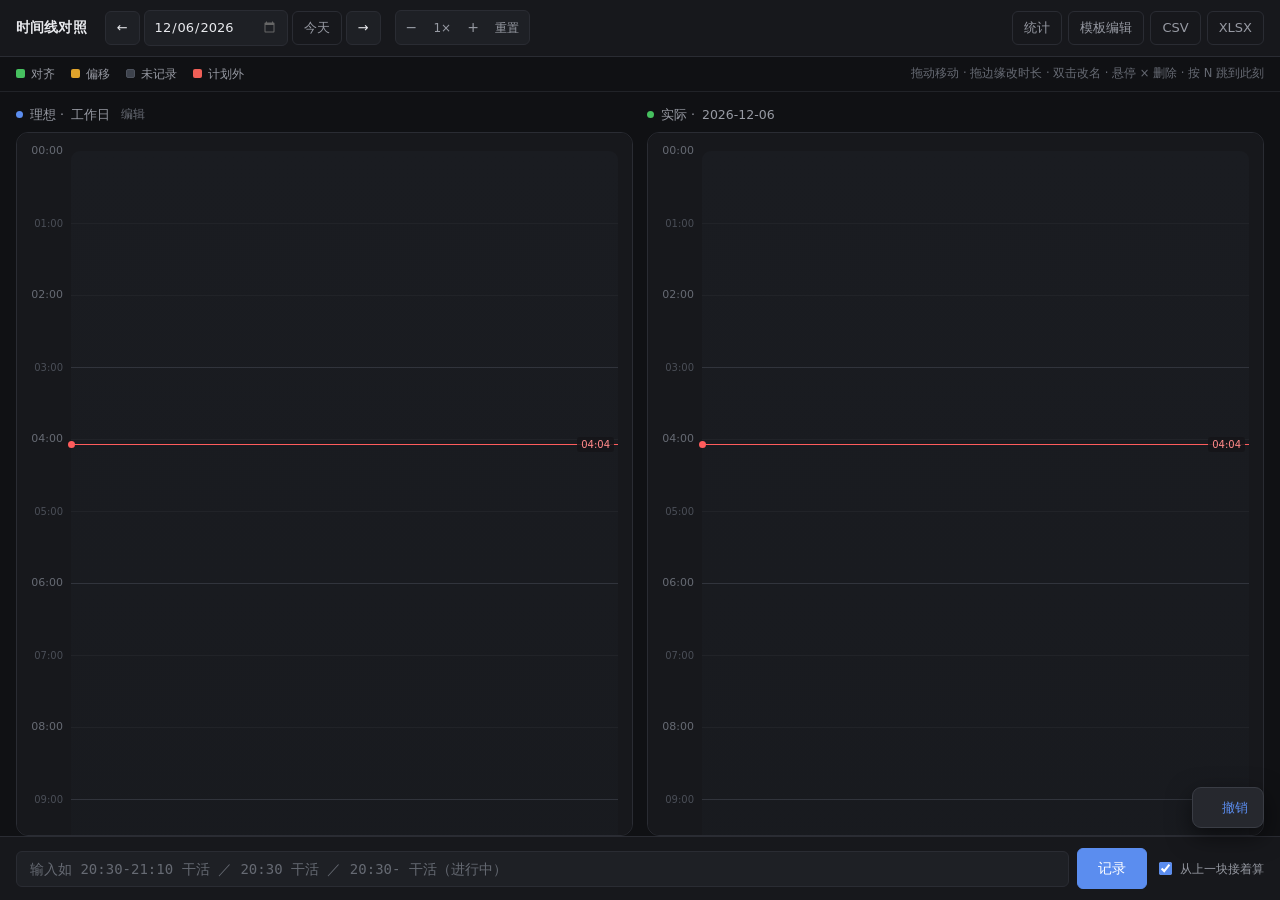
==== commit 5c078341: "feat(ui): 新增模板编辑页，预期时间线终于改得动 设计文档 §6.3 写着「模板块不能直接删，只能改。删除模板块须进入模板 编辑页，刻意多一道手续」——但这个编辑页**从来不存在**。模板唯一" ====
--- a/static/index.html
+++ b/static/index.html
@@ -26,6 +26,7 @@
 
   <div class="actions">
     <a id="statsLink" href="/static/stats.html" class="ghost">统计</a>
+    <a id="tplLink" href="/static/template.html" class="ghost">模板编辑</a>
     <button id="exportCsv" class="ghost">CSV</button>
     <button id="exportXlsx" class="ghost">XLSX</button>
   </div>
@@ -41,7 +42,9 @@
 
 <main class="columns">
   <section class="col">
-    <h2><span class="dot tpl"></span>理想 · <span id="tplName">工作日</span></h2>
+    <h2><span class="dot tpl"></span>理想 · <span id="tplName">工作日</span>
+      <a class="h2-link" href="/static/template.html" title="打开模板编辑页">编辑</a>
+    </h2>
     <div class="scroll-area">
       <div class="axis-wrap">
         <div class="hour-ruler" id="ruler"></div>
--- a/static/style.css
+++ b/static/style.css
@@ -217,6 +217,21 @@
 .dot.tpl { background: var(--accent); }
 .dot.act { background: var(--aligned); }
 
+/* 栏标题右侧的低调入口链接。不做成按钮：这是低频操作，
+   常年不用也不该在视野里抢注意力。 */
+.col h2 .h2-link {
+  margin-left: 4px;
+  font-size: 11.5px;
+  color: var(--text-faint);
+  text-decoration: none;
+  border-bottom: 1px dashed transparent;
+  transition: color .13s, border-color .13s;
+}
+.col h2 .h2-link:hover {
+  color: var(--accent);
+  border-bottom-color: var(--accent);
+}
+
 .scroll-area {
   flex: 1;
   min-height: 0;
@@ -321,6 +336,8 @@
 }
 
 /* ---------- 时间块 ---------- */
+/* 拖动光标只给实际块（可拖）。模板块是只读基准线，用 grab 会让用户
+   以为能拖——拖了没反应比明确不可拖更让人困惑。 */
 .block {
   position: absolute;
   left: 6px; right: 6px;
@@ -329,12 +346,14 @@
   font-size: 11.5px;
   line-height: 1.3;
   padding: 3px 8px 3px 9px;
-  cursor: grab;
   user-select: none;
   border-left: 3px solid transparent;
   transition: box-shadow .13s, filter .13s;
   contain: paint;
 }
+.block[data-kind="actual"] { cursor: grab; }
+.block[data-kind="actual"]:active { cursor: grabbing; }
+.block[data-kind="template"] { cursor: default; }
 .block:active { cursor: grabbing; }
 .block:hover { filter: brightness(1.18); z-index: 5; }
 .block.selected {
@@ -731,9 +750,220 @@
   margin-top: 8px;
 }
 
+/* ---------- 模板编辑页 ---------- */
+/* body 是 flex + overflow:hidden，编辑页要自己撑满并内部滚动 */
+.editor-page {
+  flex: 1;
+  min-height: 0;
+  overflow-y: auto;
+  padding: 20px 16px 40px;
+  max-width: 1080px;
+  width: 100%;
+  margin: 0 auto;
+  scrollbar-width: thin;
+  scrollbar-color: #383b43 transparent;
+}
+.editor-page::-webkit-scrollbar { width: 10px; }
+.editor-page::-webkit-scrollbar-thumb {
+  background: #383b43; border-radius: 5px; border: 2px solid var(--bg);
+}
+
+.editor-head {
+  display: flex;
+  align-items: flex-start;
+  gap: 16px;
+  margin-bottom: 14px;
+}
+.editor-title { flex: 1; min-width: 0; }
+.editor-title h1 {
+  font-size: 17px;
+  font-weight: 600;
+  margin: 0 0 4px;
+  letter-spacing: -.01em;
+}
+.editor-desc {
+  margin: 0;
+  font-size: 12.5px;
+  color: var(--text-faint);
+}
+.editor-head button.primary {
+  background: var(--accent);
+  border-color: var(--accent);
+  color: #fff;
+  padding: 8px 16px;
+  flex: none;
+}
+.editor-head button.primary:hover { background: #6b99f2; border-color: #6b99f2; }
+
+.editor-note {
+  font-size: 12.5px;
+  line-height: 1.65;
+  color: var(--text-dim);
+  background: var(--surface);
+  border: 1px solid var(--line);
+  border-left: 3px solid var(--offset);
+  border-radius: var(--radius);
+  padding: 11px 14px;
+  margin: 0 0 18px;
+}
+.editor-note strong { color: var(--text); font-weight: 500; }
+
+.dirty-hint {
+  font-size: 12px;
+  color: var(--offset);
+  white-space: nowrap;
+}
+
+.block-list {
+  display: flex;
+  flex-direction: column;
+  gap: 4px;
+}
+
+.block-list-head, .block-row {
+  display: grid;
+  grid-template-columns: 74px 12px 74px 54px minmax(160px, 1fr) 104px 58px;
+  gap: 8px;
+  align-items: center;
+}
+.block-list-head {
+  font-size: 11.5px;
+  color: var(--text-faint);
+  padding: 0 4px 6px;
+  border-bottom: 1px solid var(--line);
+  margin-bottom: 4px;
+}
+.block-row {
+  background: var(--surface);
+  border: 1px solid var(--line);
+  border-radius: var(--radius-sm);
+  padding: 5px 6px;
+}
+.block-row:hover { border-color: #3a3d45; background: var(--surface-2); }
+
+.block-row input, .block-row select {
+  font: inherit;
+  font-size: 12.5px;
+  background: var(--surface-2);
+  color: var(--text);
+  border: 1px solid transparent;
+  border-radius: 4px;
+  padding: 5px 7px;
+  min-width: 0;
+  width: 100%;
+  transition: border-color .13s, background .13s;
+}
+.block-row input:hover, .block-row select:hover { background: var(--surface-3); }
+.block-row input:focus, .block-row select:focus {
+  outline: none;
+  border-color: var(--accent);
+  background: #1a1c22;
+}
+.block-row input[data-field$="_min"] {
+  font-variant-numeric: tabular-nums;
+  text-align: center;
+}
+.block-row select { cursor: pointer; }
+.block-row .dash {
+  color: var(--text-faint);
+  text-align: center;
+  font-size: 12px;
+  user-select: none;
+}
+.block-row .dur {
+  font-size: 11.5px;
+  color: var(--text-faint);
+  font-variant-numeric: tabular-nums;
+  text-align: right;
+  white-space: nowrap;
+}
+.block-row .row-del {
+  background: transparent;
+  border-color: transparent;
+  color: var(--text-faint);
+  font-size: 12px;
+  padding: 5px 4px;
+}
+.block-row .row-del:hover {
+  background: rgba(239,95,87,.14);
+  border-color: rgba(239,95,87,.4);
+  color: #f47b73;
+}
+
+.cat-legend {
+  margin-top: 22px;
+  font-size: 12px;
+  color: var(--text-faint);
+  display: flex;
+  gap: 10px;
+  align-items: center;
+  flex-wrap: wrap;
+}
+.cat-legend-title { color: var(--text-dim); }
+.cat-legend span.chip {
+  display: inline-block;
+  padding: 2px 9px;
+  border-radius: 9px;
+  background: var(--surface-2);
+  border: 1px solid var(--line);
+  color: var(--text-dim);
+  margin-right: 5px;
+}
+
+/* ---------- 模态确认 ---------- */
+.modal {
+  position: fixed;
+  inset: 0;
+  background: rgba(8,9,11,.72);
+  display: flex;
+  align-items: center;
+  justify-content: center;
+  z-index: 60;
+  padding: 24px;
+}
+.modal-box {
+  background: var(--surface);
+  border: 1px solid #3a3d45;
+  border-radius: var(--radius-lg);
+  padding: 22px 24px;
+  width: 400px;
+  max-width: 100%;
+  box-shadow: 0 18px 50px rgba(0,0,0,.6);
+}
+.modal-box h2 {
+  font-size: 15px;
+  font-weight: 600;
+  margin: 0 0 10px;
+}
+.modal-box p {
+  font-size: 13px;
+  line-height: 1.65;
+  color: var(--text-dim);
+  margin: 0 0 20px;
+}
+.modal-box p strong { color: var(--text); font-weight: 500; }
+.modal-actions {
+  display: flex;
+  gap: 8px;
+  justify-content: flex-end;
+}
+.modal-actions button.danger {
+  background: var(--unplanned);
+  border-color: var(--unplanned);
+  color: #fff;
+}
+.modal-actions button.danger:hover { background: #f47b73; border-color: #f47b73; }
+
 /* ---------- 窄屏 ---------- */
 @media (max-width: 820px) {
   .columns { grid-template-columns: 1fr; }
   .legend .hint { display: none; }
   .zoom-ctl { display: none; }
-}
+  .block-list-head { display: none; }
+  .block-row {
+    grid-template-columns: 1fr 1fr;
+    gap: 6px;
+  }
+  .block-row .dash, .block-row .dur { display: none; }
+  .block-row .bn { grid-column: 1 / -1; }
+}
